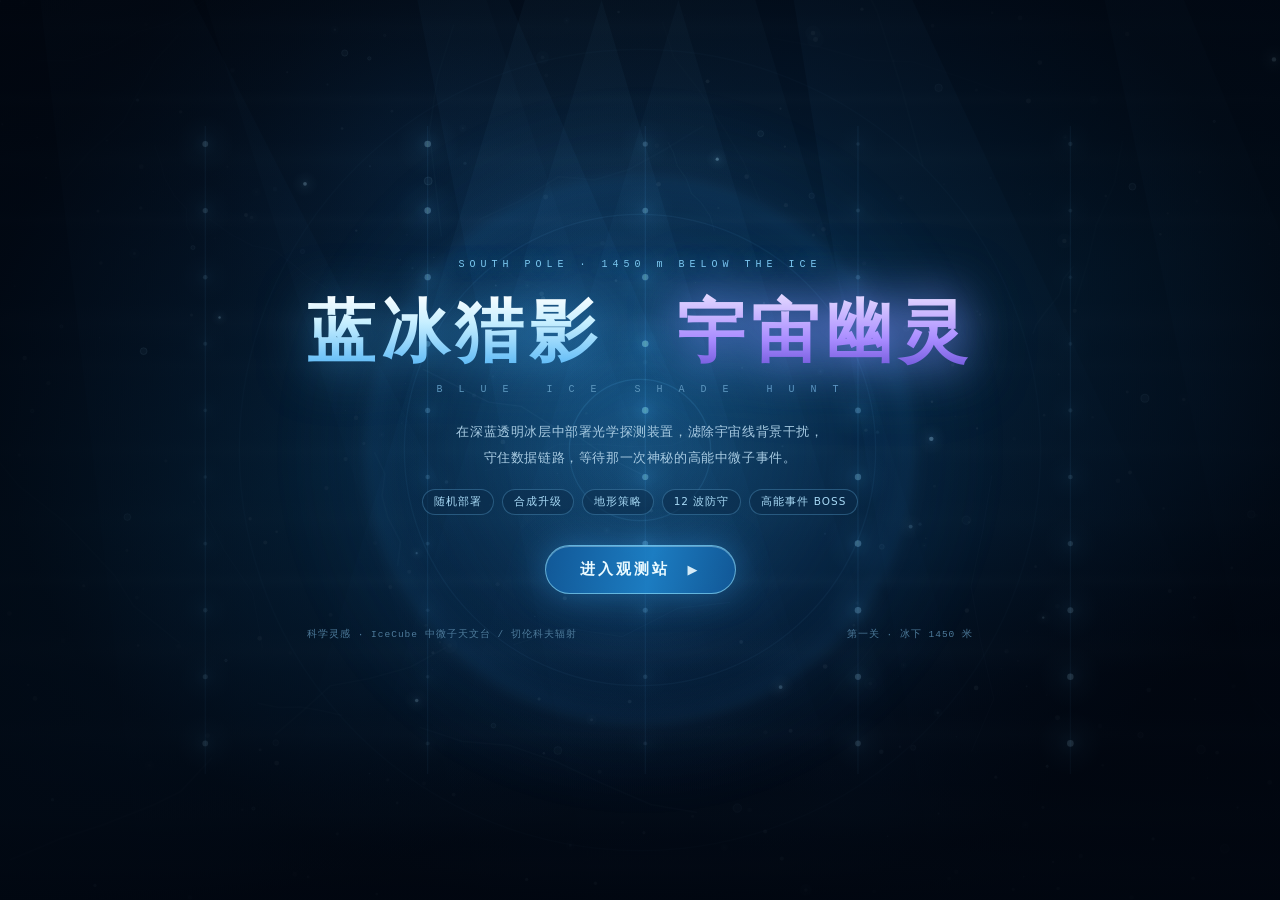
==== blue-ice/index.html @ aeffc0ba "feat(blue-ice): 蓝冰猎影 - 宇宙幽灵 第一关完整可玩版本 + 运行说明 + 测试证据" ====
<!DOCTYPE html>
<html lang="zh-CN">
<head>
<meta charset="UTF-8">
<meta name="viewport" content="width=device-width, initial-scale=1.0, maximum-scale=1.0, user-scalable=no, viewport-fit=cover">
<meta name="theme-color" content="#030c1b">
<meta name="description" content="蓝冰猎影：宇宙幽灵 — 南极冰下中微子观测站科幻塔防小游戏">
<link rel="icon" type="image/svg+xml" href="data:image/svg+xml,%3Csvg xmlns='http://www.w3.org/2000/svg' viewBox='0 0 64 64'%3E%3Cdefs%3E%3CradialGradient id='g'%3E%3Cstop offset='0' stop-color='%23e6fbff'/%3E%3Cstop offset='.35' stop-color='%237fdcff'/%3E%3Cstop offset='1' stop-color='%23064a8c'/%3E%3C/radialGradient%3E%3C/defs%3E%3Crect width='64' height='64' rx='14' fill='%23030c1b'/%3E%3Ccircle cx='32' cy='32' r='15' fill='url(%23g)'/%3E%3Ccircle cx='32' cy='32' r='23' fill='none' stroke='%237fdcff' stroke-width='2' opacity='.6'/%3E%3C/svg%3E">
<title>蓝冰猎影：宇宙幽灵 · 第一关</title>
<link rel="stylesheet" href="css/style.css">
</head>
<body>
<div id="app">
  <canvas id="stage" aria-label="游戏战场"></canvas>

  <!-- ============ 顶部 HUD ============ -->
  <header id="hud" class="hidden">
    <div class="hud-brand">
      <span class="brand-mark"></span>
      <div class="brand-text">
        <b>蓝冰猎影</b>
        <small>ICE SHADE HUNT · 01</small>
      </div>
    </div>
    <div class="hud-stats">
      <div class="stat stat-link">
        <span class="stat-label">数据链路</span>
        <div class="stat-value"><span id="valLink">100</span><i>%</i></div>
        <div class="bar"><span id="barLink"></span></div>
      </div>
      <div class="stat stat-energy">
        <span class="stat-label">光子预算</span>
        <div class="stat-value"><span class="photon-dot"></span><span id="valEnergy">0</span></div>
      </div>
      <div class="stat stat-wave">
        <span class="stat-label">背景干扰波次</span>
        <div class="stat-value"><span id="valWave">0</span><i>/ 12</i></div>
      </div>
      <div class="stat stat-score">
        <span class="stat-label">有效信号</span>
        <div class="stat-value"><span id="valScore">0</span></div>
      </div>
    </div>
    <div class="hud-actions">
      <button id="btnSound" class="icon-btn" title="音效开关" aria-label="音效开关">♪</button>
      <button id="btnSpeed" class="icon-btn" title="游戏速度" aria-label="游戏速度">1×</button>
      <button id="btnPause" class="icon-btn" title="暂停" aria-label="暂停">Ⅱ</button>
      <button id="btnHelp" class="icon-btn" title="玩法说明" aria-label="玩法说明">?</button>
    </div>
  </header>

  <!-- ============ 波次横幅 ============ -->
  <div id="waveBanner" class="hidden">
    <div class="wave-kicker" id="waveKicker">INCOMING</div>
    <div class="wave-title" id="waveTitle">WAVE 01</div>
    <div class="wave-sub" id="waveSub">大气 μ 子背景流</div>
  </div>

  <!-- ============ 中央提示 ============ -->
  <div id="toast" class="hidden"></div>

  <!-- ============ 选中装置信息卡 ============ -->
  <aside id="inspector" class="hidden">
    <button id="inspClose" class="insp-close" aria-label="关闭">×</button>
    <div class="insp-head">
      <span id="inspGlyph" class="insp-glyph"></span>
      <div><b id="inspName">—</b><small id="inspRole">—</small></div>
      <span id="inspLv" class="insp-lv">Lv.1</span>
    </div>
    <p id="inspDesc" class="insp-desc"></p>
    <div id="inspStats" class="insp-stats"></div>
    <div id="inspTerrain" class="insp-terrain"></div>
    <div class="insp-btns">
      <button id="btnMergeOne" class="mini-btn primary">一键合成</button>
      <button id="btnRecycle" class="mini-btn ghost">回收钻孔</button>
    </div>
    <div class="insp-tip">拖动装置到另一座<b>同种同级</b>装置可合成升级</div>
  </aside>

  <!-- ============ 底部操作栏 ============ -->
  <footer id="dock" class="hidden">
    <div class="dock-left">
      <div class="dock-hint" id="dockHint">点击冰层中的<b>空钻孔</b>部署探测装置</div>
      <div class="dock-legend" id="dockLegend"></div>
    </div>
    <div class="dock-center">
      <button id="btnAutoDeploy" class="action-btn deploy">
        <span class="ab-icon">＋</span>
        <span class="ab-text"><b>部署探测器</b><small id="deployCost">20 光子</small></span>
      </button>
      <button id="btnAutoMerge" class="action-btn merge">
        <span class="ab-icon">◇</span>
        <span class="ab-text"><b>一键合成</b><small id="mergeCount">无可用合成</small></span>
      </button>
    </div>
    <div class="dock-right">
      <button id="btnNextWave" class="action-btn next">
        <span class="ab-text"><b>立即开始</b><small id="nextWaveSub">准备中</small></span>
      </button>
    </div>
  </footer>

  <!-- ============ 开场界面 ============ -->
  <section id="titleScreen" class="overlay">
    <div class="title-aura"></div>
    <div class="title-inner">
      <div class="title-kicker">SOUTH POLE · 1450 m BELOW THE ICE</div>
      <h1 class="title-main">蓝冰猎影<span class="title-colon">：</span><em>宇宙幽灵</em></h1>
      <div class="title-en">B L U E &nbsp; I C E &nbsp; S H A D E &nbsp; H U N T</div>
      <p class="title-desc">在深蓝透明冰层中部署光学探测装置，滤除宇宙线背景干扰，<br>守住数据链路，等待那一次神秘的高能中微子事件。</p>
      <div class="title-chips">
        <span>随机部署</span><span>合成升级</span><span>地形策略</span><span>12 波防守</span><span>高能事件 BOSS</span>
      </div>
      <button id="btnStart" class="start-btn"><span>进入观测站</span><i>▶</i></button>
      <div class="title-foot">
        <span>科学灵感 · IceCube 中微子天文台 / 切伦科夫辐射</span>
        <span>第一关 · 冰下 1450 米</span>
      </div>
    </div>
  </section>

  <!-- ============ 教程卡片 ============ -->
  <section id="tutorial" class="overlay soft hidden">
    <div class="panel tut-panel">
      <div class="panel-kicker">OBSERVER BRIEFING / 观测简报</div>
      <h2>三步开始观测</h2>
      <div class="tut-steps">
        <div class="tut-step"><span class="tut-num">01</span><div><b>部署</b><p>点击发光的空钻孔（或使用「部署探测器」），随机获得一座光学装置。第一关只完成 <b>17 个钻孔</b>，位置有限，取舍很重要。</p></div></div>
        <div class="tut-step"><span class="tut-num">02</span><div><b>合成</b><p>两座<b>同种同级</b>装置可合成升为 Lv.2 → Lv.5，威力与光效大幅增强。钻孔占满时，点选装置「回收钻孔」可腾出位置。</p></div></div>
        <div class="tut-step"><span class="tut-num">03</span><div><b>守住 12 波</b><p>干扰粒子沿裂隙涌向数据链路。纯净冰增伤、共振冰增速、气泡层增程。最后一波是「宇宙幽灵」。</p></div></div>
      </div>
      <button id="btnTutOk" class="start-btn small"><span>开始观测</span><i>▶</i></button>
    </div>
  </section>

  <!-- ============ 帮助面板 ============ -->
  <section id="helpPanel" class="overlay soft hidden">
    <div class="panel">
      <button class="panel-close" id="btnHelpClose" aria-label="关闭">×</button>
      <div class="panel-kicker">FIELD MANUAL / 装置手册</div>
      <h2>装置与地形</h2>
      <div id="helpTowers" class="help-grid"></div>
      <h3>冰层地形</h3>
      <div class="help-terrain">
        <div><i class="tt pure"></i><b>纯净深冰</b><span>光衰减小 · 伤害 +25%</span></div>
        <div><i class="tt resonant"></i><b>共振冰</b><span>触发频率 · 攻速 +30%</span></div>
        <div><i class="tt bubble"></i><b>气泡层</b><span>散射延展 · 射程 +35%</span></div>
      </div>
      <p class="help-note"><b style="color:#b9ecff">亮色钻孔</b>为本关可用位置（共 17 个），暗色冰层尚未钻探；每累计部署 5 次，成本 +5 光子（按钮实时显示），所以「铺开还是合成」始终是要算的账。真实 IceCube 用热水钻在冰下 1450–2450 米布置光学模块，通过捕捉切伦科夫蓝光的到达时间重建中微子方向。本作把「过滤宇宙线背景、捕捉稀有事件」艺术化为塔防。</p>
    </div>
  </section>

  <!-- ============ 结算面板 ============ -->
  <section id="resultScreen" class="overlay soft hidden">
    <div class="panel result-panel">
      <div class="result-glow"></div>
      <div class="panel-kicker" id="resKicker">OBSERVATION COMPLETE</div>
      <h2 id="resTitle">高能中微子事件 · 捕获成功</h2>
      <p id="resDesc" class="res-desc"></p>
      <div id="resStars" class="res-stars"></div>
      <div id="resStats" class="res-stats"></div>
      <div id="resScience" class="res-science"></div>
      <div class="res-btns">
        <button id="btnReplay" class="start-btn small"><span>再次观测</span><i>↻</i></button>
      </div>
    </div>
  </section>

  <!-- ============ 暂停遮罩 ============ -->
  <div id="pauseVeil" class="hidden"><div>观测暂停<small>点击继续</small></div></div>

  <!-- ============ 全屏闪光层 ============ -->
  <div id="flash"></div>
</div>

<script src="js/audio.js"></script>
<script src="js/render.js"></script>
<script src="js/game.js"></script>
</body>
</html>
---- blue-ice/css/style.css ----
/* ===========================================================
   蓝冰猎影：宇宙幽灵  —  UI 样式
   纯 CSS，无外部字体/图片依赖
   =========================================================== */
:root{
  --bg0:#020814; --bg1:#04162c; --bg2:#072a48;
  --ice:#7fdcff; --ice2:#39a9ff; --ice3:#0d6bc4;
  --glow:#b9efff; --violet:#a99bff; --warn:#ff7896;
  --txt:#dcefff; --mut:#88afc9; --dim:#587d99;
  --glass:rgba(6,24,45,.72);
  --line:rgba(125,205,255,.22);
  --line2:rgba(125,205,255,.42);
  --shadow:0 18px 60px rgba(0,0,0,.55);
  --mono:ui-monospace,"SFMono-Regular",Consolas,"Liberation Mono",monospace;
  --sans:"PingFang SC","Microsoft YaHei","Hiragino Sans GB","Noto Sans CJK SC",system-ui,-apple-system,sans-serif;
}
*{box-sizing:border-box;-webkit-tap-highlight-color:transparent}
html,body{margin:0;padding:0;height:100%;overflow:hidden;background:var(--bg0);}
body{font-family:var(--sans);color:var(--txt);user-select:none;-webkit-user-select:none;touch-action:none;}
button{font-family:inherit;color:inherit;cursor:pointer;border:0;background:none;outline:none}
button:active{transform:translateY(1px)}
.hidden{display:none !important}

#app{position:fixed;inset:0;overflow:hidden;background:radial-gradient(ellipse at 50% 30%,#0a2a4a 0%,#041326 55%,#01060f 100%);}
#stage{position:absolute;inset:0;width:100%;height:100%;display:block;touch-action:none}

/* 全屏闪光（切伦科夫高潮 / 受击） */
#flash{position:absolute;inset:0;pointer-events:none;opacity:0;z-index:60;
  background:radial-gradient(circle at 50% 50%,rgba(200,244,255,.95),rgba(74,178,255,.5) 35%,rgba(20,90,180,0) 72%);}
#flash.hit{background:radial-gradient(circle at 88% 50%,rgba(255,110,140,.55),rgba(120,20,60,0) 65%)}

/* ---------------- 顶部 HUD ---------------- */
#hud{position:absolute;top:0;left:0;right:0;z-index:20;display:flex;align-items:center;gap:18px;
  padding:10px 18px;background:linear-gradient(180deg,rgba(2,10,22,.94),rgba(3,14,28,.68) 72%,transparent);
  border-bottom:1px solid rgba(120,200,255,.10);}
.hud-brand{display:flex;align-items:center;gap:10px;min-width:150px}
.brand-mark{width:26px;height:26px;border-radius:50%;position:relative;flex:none;
  background:radial-gradient(circle at 35% 32%,#e6fbff,#63c8ff 32%,#0a4f9e 70%,#05203f);
  box-shadow:0 0 18px rgba(90,200,255,.75),inset 0 0 8px rgba(255,255,255,.6)}
.brand-mark:after{content:"";position:absolute;inset:-6px;border:1px solid rgba(120,215,255,.45);border-radius:50%;
  border-left-color:transparent;border-bottom-color:transparent;animation:spin 7s linear infinite}
@keyframes spin{to{transform:rotate(360deg)}}
.brand-text b{display:block;font-size:15px;letter-spacing:2px;font-weight:700;
  background:linear-gradient(90deg,#e6faff,#7ccfff);-webkit-background-clip:text;background-clip:text;color:transparent}
.brand-text small{display:block;font:9px/1.4 var(--mono);letter-spacing:1.6px;color:var(--dim);margin-top:2px}

.hud-stats{display:flex;gap:8px;flex:1;justify-content:center;flex-wrap:wrap}
.stat{min-width:104px;padding:6px 12px 7px;border:1px solid var(--line);border-radius:9px;
  background:linear-gradient(160deg,rgba(12,42,72,.78),rgba(5,20,38,.65));
  box-shadow:inset 0 1px 0 rgba(180,235,255,.10);position:relative;overflow:hidden}
.stat:before{content:"";position:absolute;top:0;left:0;width:26px;height:1px;background:var(--ice);opacity:.7}
.stat-label{display:block;font-size:9.5px;letter-spacing:1.3px;color:var(--mut)}
.stat-value{font:700 20px/1.25 var(--mono);color:#e8faff;display:flex;align-items:baseline;gap:3px;
  text-shadow:0 0 14px rgba(90,200,255,.45)}
.stat-value i{font:10px var(--mono);color:var(--dim);font-style:normal}
.stat-energy .stat-value{color:#a8e9ff}
.photon-dot{width:9px;height:9px;border-radius:50%;background:#7fe4ff;display:inline-block;margin-right:5px;
  box-shadow:0 0 10px #6fd8ff,0 0 20px #2aa6ff;animation:pulse 2s ease-in-out infinite}
@keyframes pulse{50%{opacity:.55;transform:scale(.8)}}
.bar{height:3px;border-radius:3px;background:rgba(120,190,240,.16);margin-top:5px;overflow:hidden}
.bar span{display:block;height:100%;width:100%;border-radius:3px;
  background:linear-gradient(90deg,#2b83e8,#7fe4ff);box-shadow:0 0 8px #56c6ff;transition:width .35s}
.stat-link.low .bar span{background:linear-gradient(90deg,#e0446c,#ff90a8);box-shadow:0 0 8px #ff5f83}
.stat-link.low .stat-value{color:#ffb6c6}

.hud-actions{display:flex;gap:6px;min-width:150px;justify-content:flex-end}
.icon-btn{width:32px;height:32px;border:1px solid var(--line);border-radius:8px;font:12px var(--mono);
  background:rgba(9,32,56,.7);color:var(--ice);transition:.18s}
.icon-btn:hover{border-color:var(--line2);background:rgba(20,66,105,.8);box-shadow:0 0 14px rgba(80,190,255,.25)}
.icon-btn.off{color:var(--dim);opacity:.6}

/* ---------------- 波次横幅 ---------------- */
#waveBanner{position:absolute;top:23%;left:0;right:0;z-index:25;text-align:center;pointer-events:none;
  animation:bannerIn 2.6s ease-out forwards}
@keyframes bannerIn{0%{opacity:0;transform:translateY(18px) scale(.94)}
  15%{opacity:1;transform:none}72%{opacity:1}100%{opacity:0;transform:translateY(-14px) scale(1.03)}}
.wave-kicker{font:10px var(--mono);letter-spacing:6px;color:#8fd8ff;text-shadow:0 0 12px #3aa8ff}
.wave-title{font:800 clamp(30px,5.4vw,58px)/1.1 var(--mono);letter-spacing:5px;margin:6px 0;
  background:linear-gradient(90deg,#e9fbff,#66c9ff 50%,#e9fbff);-webkit-background-clip:text;background-clip:text;color:transparent;
  filter:drop-shadow(0 0 22px rgba(80,190,255,.6))}
.wave-sub{font-size:13px;letter-spacing:3px;color:#bfe7ff}
#waveBanner.boss .wave-kicker{color:#c9b8ff;text-shadow:0 0 14px #8a6cff}
#waveBanner.boss .wave-title{background:linear-gradient(90deg,#f0e9ff,#a98cff 50%,#f0e9ff);-webkit-background-clip:text;background-clip:text;
  filter:drop-shadow(0 0 26px rgba(160,120,255,.8))}

/* ---------------- Toast ---------------- */
#toast{position:absolute;top:15%;left:50%;transform:translateX(-50%);z-index:30;pointer-events:none;
  padding:8px 20px;border:1px solid var(--line2);border-radius:30px;background:rgba(6,26,48,.9);
  font-size:12.5px;letter-spacing:1px;color:#d9f3ff;box-shadow:0 0 24px rgba(60,170,255,.3);
  animation:toastIn 2.2s ease-out forwards;white-space:nowrap}
@keyframes toastIn{0%{opacity:0;transform:translate(-50%,-10px)}12%{opacity:1;transform:translate(-50%,0)}
  78%{opacity:1}100%{opacity:0;transform:translate(-50%,-8px)}}

/* ---------------- 选中装置信息卡 ---------------- */
#inspector{position:absolute;right:16px;top:96px;z-index:22;width:230px;padding:16px;
  border:1px solid var(--line2);border-radius:14px;background:var(--glass);backdrop-filter:blur(14px);
  box-shadow:var(--shadow),0 0 28px rgba(60,170,255,.16);animation:slideIn .25s ease-out}
@keyframes slideIn{from{opacity:0;transform:translateX(16px)}to{opacity:1;transform:none}}
.insp-close{position:absolute;right:9px;top:7px;font-size:20px;color:var(--dim);line-height:1}
.insp-head{display:flex;align-items:center;gap:10px}
.insp-glyph{width:38px;height:38px;border-radius:10px;flex:none;display:grid;place-items:center;font-size:19px;
  border:1px solid var(--line2);background:radial-gradient(circle at 40% 35%,rgba(120,220,255,.35),rgba(8,40,70,.8));
  box-shadow:0 0 16px rgba(80,190,255,.35)}
.insp-head b{display:block;font-size:14px;letter-spacing:1px}
.insp-head small{display:block;font:9px var(--mono);color:var(--dim);letter-spacing:.6px;margin-top:2px}
.insp-lv{margin-left:auto;font:700 12px var(--mono);color:#8fe4ff;border:1px solid var(--line2);
  padding:3px 6px;border-radius:5px;background:rgba(30,110,180,.22)}
.insp-desc{font-size:11.5px;line-height:1.7;color:var(--mut);margin:12px 0 10px}
.insp-stats{display:grid;grid-template-columns:1fr 1fr;gap:6px;margin-bottom:10px}
.insp-stats div{border:1px solid rgba(125,205,255,.14);border-radius:7px;padding:6px 8px;background:rgba(8,32,56,.5)}
.insp-stats span{display:block;font-size:9px;color:var(--dim);letter-spacing:.8px}
.insp-stats b{font:600 13px var(--mono);color:#cdefff}
.insp-terrain{font-size:10.5px;color:#9fdcff;padding:7px 9px;border-radius:7px;
  background:rgba(30,110,180,.16);border-left:2px solid var(--ice2);margin-bottom:10px}
.insp-btns{display:flex;gap:7px}
.mini-btn{flex:1;padding:8px 4px;border-radius:7px;font-size:11px;letter-spacing:.6px;transition:.18s}
.mini-btn.primary{border:1px solid rgba(120,220,255,.5);background:linear-gradient(160deg,rgba(30,120,200,.6),rgba(12,60,110,.6));color:#e6faff}
.mini-btn.ghost{border:1px solid var(--line);color:var(--mut);background:rgba(10,36,62,.5)}
.mini-btn:hover{box-shadow:0 0 14px rgba(80,190,255,.3)}
.mini-btn:disabled{opacity:.35;cursor:not-allowed;box-shadow:none}
.insp-tip{font-size:9.5px;color:var(--dim);margin-top:10px;line-height:1.6}
.insp-tip b{color:#9fdcff}

/* ---------------- 底部操作栏 ---------------- */
#dock{position:absolute;left:0;right:0;bottom:0;z-index:20;display:flex;align-items:flex-end;gap:14px;
  padding:12px 18px 16px;background:linear-gradient(0deg,rgba(2,10,22,.95),rgba(3,14,28,.55) 70%,transparent)}
.dock-left{flex:1;min-width:0}
.dock-hint{font-size:11px;color:var(--mut);letter-spacing:.5px;line-height:1.5}
.dock-hint b{color:#a9e6ff}
.dock-legend{display:flex;gap:10px;flex-wrap:wrap;margin-top:7px}
.lg{display:flex;align-items:center;gap:4px;font-size:9.5px;color:var(--dim)}
.lg i{width:8px;height:8px;border-radius:50%;display:inline-block}
.lg i.pure{background:#7fe4ff;box-shadow:0 0 8px #7fe4ff}
.lg i.resonant{background:#b69bff;box-shadow:0 0 8px #b69bff}
.lg i.bubble{background:#8fd8c8;box-shadow:0 0 8px #8fd8c8}
.dock-center{display:flex;gap:9px}
.action-btn{display:flex;align-items:center;gap:9px;padding:9px 15px;border-radius:11px;border:1px solid var(--line2);
  background:linear-gradient(160deg,rgba(16,58,98,.92),rgba(6,26,48,.92));transition:.18s;
  box-shadow:inset 0 1px 0 rgba(180,235,255,.13),0 6px 22px rgba(0,0,0,.35);min-width:132px}
.action-btn:hover{border-color:rgba(150,225,255,.7);box-shadow:0 0 22px rgba(70,180,255,.35),inset 0 1px 0 rgba(180,235,255,.2)}
.action-btn:disabled{opacity:.42;cursor:not-allowed;box-shadow:none;transform:none}
.ab-icon{font:20px var(--mono);color:#9be5ff;width:24px;text-align:center;text-shadow:0 0 12px #4bb8ff}
.ab-text b{display:block;font-size:12px;letter-spacing:1px;white-space:nowrap}
.ab-text small{display:block;font:9px var(--mono);color:var(--mut);margin-top:2px;white-space:nowrap}
.action-btn.deploy{background:linear-gradient(160deg,rgba(18,84,140,.95),rgba(7,38,72,.95));border-color:rgba(120,220,255,.55)}
.action-btn.merge .ab-icon{color:#c3b0ff;text-shadow:0 0 12px #9c7dff}
.action-btn.next{background:linear-gradient(160deg,rgba(12,50,88,.9),rgba(5,24,44,.9));min-width:116px;justify-content:center}
.action-btn.next.ready{animation:readyGlow 1.8s ease-in-out infinite}
@keyframes readyGlow{50%{box-shadow:0 0 26px rgba(90,210,255,.55),inset 0 1px 0 rgba(180,235,255,.2)}}
.dock-right{flex:1;display:flex;justify-content:flex-end}

/* ---------------- 遮罩 / 面板通用 ---------------- */
.overlay{position:absolute;inset:0;z-index:40;display:grid;place-items:center;padding:18px;
  background:radial-gradient(ellipse at 50% 45%,rgba(6,32,60,.72),rgba(1,6,15,.94) 75%)}
.overlay.soft{background:rgba(1,7,17,.74);backdrop-filter:blur(8px)}
.panel{position:relative;width:min(560px,94vw);max-height:88vh;overflow:auto;padding:28px 30px;
  border:1px solid var(--line2);border-radius:18px;
  background:linear-gradient(155deg,rgba(10,38,68,.96),rgba(3,16,32,.97));
  box-shadow:var(--shadow),0 0 60px rgba(40,140,230,.18);animation:panelIn .35s cubic-bezier(.2,.9,.25,1)}
@keyframes panelIn{from{opacity:0;transform:translateY(20px) scale(.97)}to{opacity:1;transform:none}}
.panel:before{content:"";position:absolute;inset:0;border-radius:18px;pointer-events:none;
  background:linear-gradient(120deg,rgba(140,225,255,.06),transparent 40%)}
.panel-close{position:absolute;right:14px;top:10px;font-size:24px;color:var(--dim);z-index:2}
.panel-kicker{font:10px var(--mono);letter-spacing:4px;color:#78c9f5;text-shadow:0 0 12px rgba(70,180,255,.5)}
.panel h2{font-size:23px;letter-spacing:2px;margin:10px 0 14px;font-weight:700;
  background:linear-gradient(90deg,#eafaff,#77cdff);-webkit-background-clip:text;background-clip:text;color:transparent}
.panel h3{font-size:13px;letter-spacing:1.5px;color:#b6e2ff;margin:20px 0 10px}

/* ---------------- 开场标题 ---------------- */
#titleScreen{background:radial-gradient(ellipse at 50% 42%,rgba(6,32,60,.40),rgba(1,6,15,.80) 72%)}
.title-aura{position:absolute;width:min(78vw,760px);aspect-ratio:1;border-radius:50%;pointer-events:none;
  background:radial-gradient(circle,rgba(55,160,235,.24) 0%,rgba(30,110,190,.10) 38%,transparent 68%);
  filter:blur(6px);animation:aura 9s ease-in-out infinite}
@keyframes aura{50%{transform:scale(1.12);opacity:.72}}
.title-aura:after{content:"";position:absolute;inset:14%;border-radius:50%;border:1px solid rgba(120,210,255,.14);
  box-shadow:0 0 60px rgba(60,160,240,.15) inset}
.title-inner{position:relative;text-align:center;z-index:2;max-width:720px}
.title-kicker{font:10px var(--mono);letter-spacing:5px;color:#7cc8f0;margin-bottom:22px;
  text-shadow:0 0 16px rgba(70,180,255,.6)}
.title-main{font-size:clamp(34px,6.6vw,68px);letter-spacing:6px;line-height:1.18;margin:0;font-weight:800;
  background:linear-gradient(180deg,#ffffff 0%,#c7efff 38%,#4fb2f5 100%);
  -webkit-background-clip:text;background-clip:text;color:transparent;
  filter:drop-shadow(0 4px 26px rgba(70,180,255,.55))}
.title-main em{font-style:normal;background:linear-gradient(180deg,#e6dcff,#a98cff 60%,#6d55d8);
  -webkit-background-clip:text;background-clip:text;color:transparent;filter:drop-shadow(0 0 24px rgba(160,120,255,.6))}
.title-colon{opacity:.55}
.title-en{font:10px var(--mono);letter-spacing:5px;color:#5d95bb;margin-top:12px}
.title-desc{font-size:13px;line-height:2;color:#a8cbe2;margin:24px 0 18px;letter-spacing:.6px}
.title-chips{display:flex;gap:8px;justify-content:center;flex-wrap:wrap;margin-bottom:30px}
.title-chips span{font-size:10.5px;letter-spacing:1px;padding:5px 11px;border:1px solid rgba(120,205,255,.28);
  border-radius:20px;color:#a7d9f5;background:rgba(12,44,76,.55)}
.start-btn{display:inline-flex;align-items:center;gap:18px;padding:14px 34px;border-radius:40px;
  font-size:15px;letter-spacing:3px;font-weight:700;color:#eafaff;position:relative;overflow:hidden;
  border:1px solid rgba(150,230,255,.6);
  background:linear-gradient(100deg,rgba(18,92,158,.9),rgba(30,132,204,.9) 55%,rgba(18,92,158,.9));
  box-shadow:0 0 34px rgba(60,170,255,.4),inset 0 1px 0 rgba(220,250,255,.35);transition:.2s}
.start-btn:before{content:"";position:absolute;top:0;left:-60%;width:35%;height:100%;
  background:linear-gradient(90deg,transparent,rgba(220,250,255,.35),transparent);transform:skewX(-20deg);
  animation:sheen 3.4s ease-in-out infinite}
@keyframes sheen{0%,60%{left:-60%}100%{left:130%}}
.start-btn:hover{box-shadow:0 0 48px rgba(90,200,255,.65),inset 0 1px 0 rgba(220,250,255,.5);transform:translateY(-2px)}
.start-btn i{font-style:normal;font-size:13px;opacity:.9}
.start-btn.small{padding:11px 26px;font-size:13px;letter-spacing:2px;margin-top:20px}
.title-foot{display:flex;justify-content:space-between;gap:12px;margin-top:34px;font:9.5px var(--mono);
  letter-spacing:1px;color:#4d7a9a;flex-wrap:wrap}

/* ---------------- 教程 ---------------- */
.tut-panel{width:min(520px,94vw)}
.tut-steps{display:flex;flex-direction:column;gap:14px;margin-top:8px}
.tut-step{display:flex;gap:14px;align-items:flex-start;padding:12px 14px;border-radius:11px;
  border:1px solid rgba(125,205,255,.16);background:rgba(9,34,60,.55)}
.tut-num{font:700 20px var(--mono);color:#5fc4ff;text-shadow:0 0 14px rgba(70,180,255,.6);flex:none}
.tut-step b{font-size:13px;letter-spacing:1.5px;color:#d7f2ff}
.tut-step p{margin:5px 0 0;font-size:11.5px;line-height:1.75;color:var(--mut)}
.tut-step p b{font-size:11.5px;color:#9fe2ff;letter-spacing:0}

/* ---------------- 帮助 ---------------- */
.help-grid{display:grid;grid-template-columns:1fr 1fr;gap:9px}
.help-grid>div{display:flex;gap:9px;padding:10px;border-radius:9px;border:1px solid rgba(125,205,255,.15);
  background:rgba(9,34,60,.5)}
.hg-icon{width:30px;height:30px;flex:none;display:grid;place-items:center;border-radius:8px;font-size:15px;
  border:1px solid var(--line2);background:radial-gradient(circle at 40% 35%,rgba(120,220,255,.3),rgba(8,40,70,.8))}
.help-grid b{display:block;font-size:11.5px;color:#d7f2ff}
.help-grid small{display:block;font-size:9.5px;line-height:1.5;color:var(--mut);margin-top:3px}
.help-terrain{display:grid;grid-template-columns:repeat(3,1fr);gap:8px}
.help-terrain>div{padding:10px;border-radius:9px;border:1px solid rgba(125,205,255,.15);background:rgba(9,34,60,.5);text-align:center}
.help-terrain i{display:block;width:16px;height:16px;border-radius:50%;margin:0 auto 8px}
.help-terrain i.pure{background:#7fe4ff;box-shadow:0 0 12px #7fe4ff}
.help-terrain i.resonant{background:#b69bff;box-shadow:0 0 12px #b69bff}
.help-terrain i.bubble{background:#8fd8c8;box-shadow:0 0 12px #8fd8c8}
.help-terrain b{display:block;font-size:11px;color:#d7f2ff}
.help-terrain span{display:block;font-size:9px;color:var(--mut);margin-top:4px}
.help-note{font-size:10.5px;line-height:1.8;color:var(--dim);border-top:1px solid rgba(125,205,255,.14);
  padding-top:14px;margin:20px 0 0}

/* ---------------- 结算 ---------------- */
.result-panel{text-align:center;overflow:hidden}
.result-glow{position:absolute;top:-140px;left:50%;transform:translateX(-50%);width:520px;height:380px;
  border-radius:50%;pointer-events:none;background:radial-gradient(circle,rgba(110,215,255,.44),rgba(40,140,230,.12) 45%,transparent 70%);filter:blur(14px)}
.result-panel.lose .result-glow{background:radial-gradient(circle,rgba(255,90,130,.24),transparent 68%)}
.result-panel.lose .panel-kicker{color:#ff9ab0}
.result-panel.lose h2{background:linear-gradient(90deg,#ffdce5,#ff87a5);-webkit-background-clip:text;background-clip:text}
.res-desc{font-size:12px;line-height:1.9;color:var(--mut);margin:0 0 16px}
.res-stars{font-size:30px;letter-spacing:10px;margin:6px 0 18px;color:#ffd98a;text-shadow:0 0 20px rgba(255,200,100,.6);height:38px}
.res-stars .off{color:rgba(140,180,210,.22);text-shadow:none}
.res-stats{display:grid;grid-template-columns:repeat(4,1fr);gap:8px;margin-bottom:16px}
.res-stats div{padding:11px 4px;border-radius:9px;border:1px solid rgba(125,205,255,.17);background:rgba(9,34,60,.55)}
.res-stats span{display:block;font-size:9px;color:var(--dim);letter-spacing:.7px}
.res-stats b{display:block;font:700 17px var(--mono);color:#d5f2ff;margin-top:4px}
.res-science{text-align:left;padding:12px 15px;border-radius:10px;border-left:2px solid var(--ice2);
  background:rgba(18,70,120,.25);font-size:10.5px;line-height:1.85;color:#a9d5ee}
.res-science b{color:#b9ecff;letter-spacing:1px}
.res-btns{margin-top:18px}

/* ---------------- 暂停 ---------------- */
#pauseVeil{position:absolute;inset:0;z-index:35;display:grid;place-items:center;background:rgba(2,10,22,.6);
  backdrop-filter:blur(4px);font-size:26px;letter-spacing:8px;color:#cdefff;text-align:center}
#pauseVeil small{display:block;font-size:11px;letter-spacing:2px;color:var(--mut);margin-top:12px}

/* ===========================================================
   响应式：窄屏 / 手机竖屏
   =========================================================== */
@media (max-width:820px){
  #hud{padding:7px 10px;gap:8px;flex-wrap:wrap}
  .hud-brand{min-width:auto}
  .brand-text b{font-size:12px;letter-spacing:1px}
  .brand-text small{display:none}
  .brand-mark{width:20px;height:20px}
  .hud-stats{order:3;width:100%;flex:1 0 100%;gap:5px;justify-content:space-between}
  .stat{min-width:0;flex:1;padding:4px 7px 5px}
  .stat-label{font-size:8px;letter-spacing:.4px}
  .stat-value{font-size:15px}
  .stat-score{display:none}
  .hud-actions{min-width:auto;gap:4px}
  .icon-btn{width:28px;height:28px;font-size:11px}
  #inspector{right:8px;top:auto;bottom:112px;width:min(230px,62vw);padding:12px}
  #dock{padding:8px 10px 10px;gap:8px;flex-wrap:wrap}
  .dock-left{order:2;flex:1 0 100%}
  .dock-hint{font-size:10px}
  .dock-legend{display:none}
  .dock-center{order:1;flex:1;gap:6px}
  .action-btn{min-width:0;flex:1;padding:8px 9px;gap:6px;justify-content:center}
  .action-btn.next{min-width:0;flex:none;padding:8px 11px}
  .ab-icon{font-size:17px;width:18px}
  .ab-text b{font-size:11px;letter-spacing:.4px}
  .ab-text small{font-size:8px}
  .dock-right{order:1;flex:none}
  .panel{padding:22px 18px}
  .panel h2{font-size:19px}
  .help-grid{grid-template-columns:1fr}
  .res-stats{grid-template-columns:repeat(2,1fr)}
  .title-desc{font-size:11.5px;line-height:1.9}
  .title-chips{gap:5px;margin-bottom:22px}
  .title-chips span{font-size:9px;padding:4px 8px}
  .title-foot{justify-content:center;margin-top:24px}
  .start-btn{padding:12px 26px;font-size:13px}
}
@media (max-height:520px){
  #hud{padding:5px 10px}
  .hud-stats{display:none}
  #dock{padding:6px 10px}
  .dock-left{display:none}
  #inspector{top:60px;bottom:auto}
  .title-desc{margin:12px 0}
  .title-kicker{margin-bottom:10px}
  .title-chips{margin-bottom:14px}
  .title-foot{margin-top:16px}
  .panel{padding:16px 20px;max-height:94vh}
  .tut-steps{gap:7px}
  .tut-step{padding:8px 11px}
}
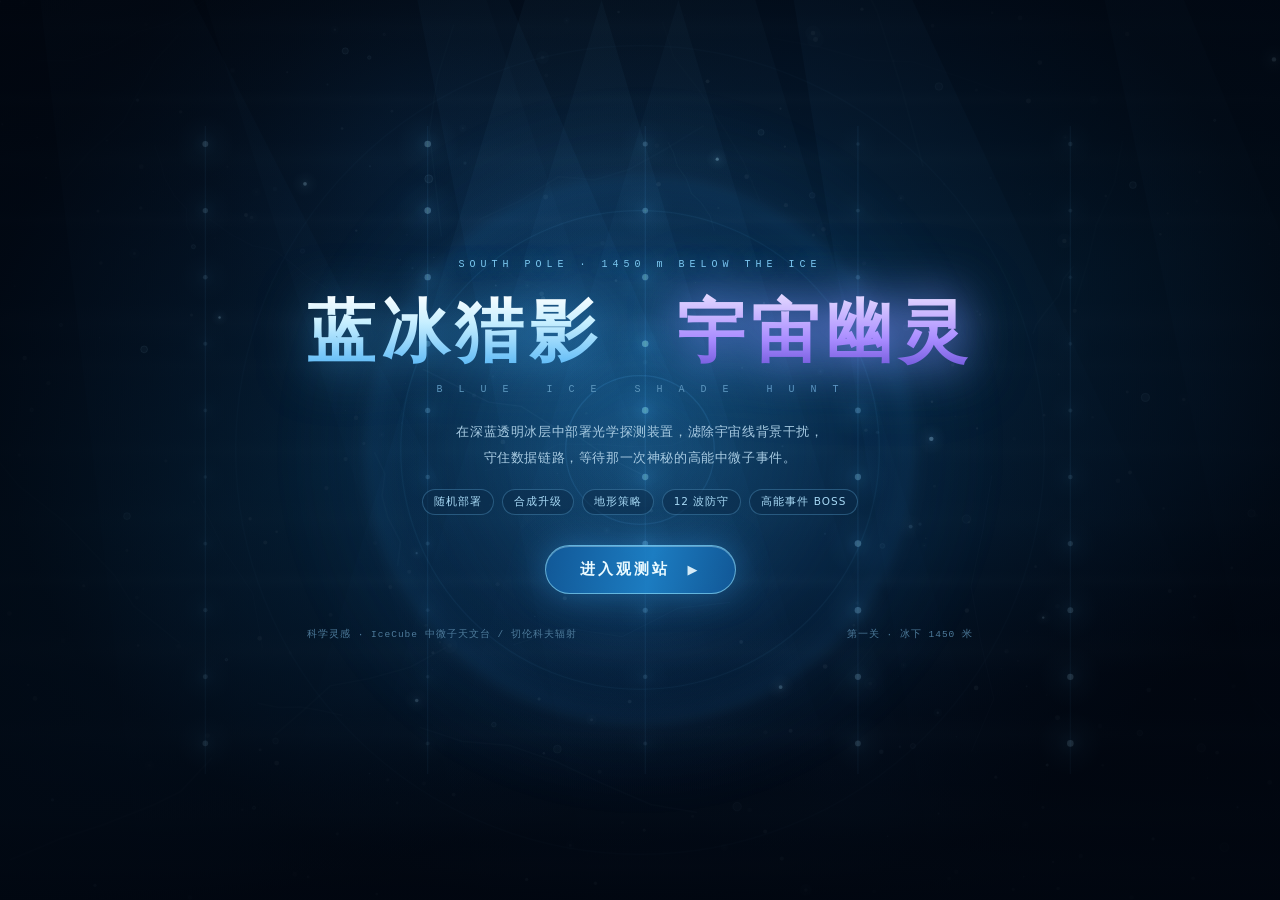
==== commit 48462363: "fix(balance): 修复难度曲线二元化 —— 中后期逐波掉血，BOSS 不再一次清零 根因（固定 10 种子实测，非估算）： - 前 11 波干扰最深只穿透到路径 16%–56%，一条都到不了" ====
--- a/blue-ice/index.html
+++ b/blue-ice/index.html
@@ -146,7 +146,7 @@
         <div><i class="tt resonant"></i><b>共振冰</b><span>触发频率 · 攻速 +30%</span></div>
         <div><i class="tt bubble"></i><b>气泡层</b><span>散射延展 · 射程 +35%</span></div>
       </div>
-      <p class="help-note"><b style="color:#b9ecff">亮色钻孔</b>为本关可用位置（共 17 个），暗色冰层尚未钻探；每累计部署 5 次，成本 +5 光子（按钮实时显示），所以「铺开还是合成」始终是要算的账。真实 IceCube 用热水钻在冰下 1450–2450 米布置光学模块，通过捕捉切伦科夫蓝光的到达时间重建中微子方向。本作把「过滤宇宙线背景、捕捉稀有事件」艺术化为塔防。</p>
+      <p class="help-note"><b style="color:#b9ecff">亮色钻孔</b>为本关可用位置（共 17 个），暗色冰层尚未钻探；每累计部署 5 次，成本 +5 光子（按钮实时显示），所以「铺开还是合成」始终是要算的账。<b style="color:#ffb3c6">链路生命值</b>：普通干扰抵达链路按类型扣 2%–9%；宇宙幽灵每次穿透扣 38%，随后被弹回注入口重新进入——它不会一次清空链路，但连续失守就会被慢慢抽干。真实 IceCube 用热水钻在冰下 1450–2450 米布置光学模块，通过捕捉切伦科夫蓝光的到达时间重建中微子方向。本作把「过滤宇宙线背景、捕捉稀有事件」艺术化为塔防。</p>
     </div>
   </section>
 
--- a/blue-ice/css/style.css
+++ b/blue-ice/css/style.css
@@ -240,15 +240,15 @@
 .result-panel.lose .result-glow{background:radial-gradient(circle,rgba(255,90,130,.24),transparent 68%)}
 .result-panel.lose .panel-kicker{color:#ff9ab0}
 .result-panel.lose h2{background:linear-gradient(90deg,#ffdce5,#ff87a5);-webkit-background-clip:text;background-clip:text}
-.res-desc{font-size:12px;line-height:1.9;color:var(--mut);margin:0 0 16px}
+.res-desc{font-size:12.5px;line-height:1.9;color:#a9cbe3;margin:0 0 16px}
 .res-stars{font-size:30px;letter-spacing:10px;margin:6px 0 18px;color:#ffd98a;text-shadow:0 0 20px rgba(255,200,100,.6);height:38px}
 .res-stars .off{color:rgba(140,180,210,.22);text-shadow:none}
 .res-stats{display:grid;grid-template-columns:repeat(4,1fr);gap:8px;margin-bottom:16px}
 .res-stats div{padding:11px 4px;border-radius:9px;border:1px solid rgba(125,205,255,.17);background:rgba(9,34,60,.55)}
-.res-stats span{display:block;font-size:9px;color:var(--dim);letter-spacing:.7px}
+.res-stats span{display:block;font-size:10px;color:#9dc3dc;letter-spacing:.7px}
 .res-stats b{display:block;font:700 17px var(--mono);color:#d5f2ff;margin-top:4px}
 .res-science{text-align:left;padding:12px 15px;border-radius:10px;border-left:2px solid var(--ice2);
-  background:rgba(18,70,120,.25);font-size:10.5px;line-height:1.85;color:#a9d5ee}
+  background:rgba(18,70,120,.25);font-size:11.5px;line-height:1.85;color:#c2e2f5}
 .res-science b{color:#b9ecff;letter-spacing:1px}
 .res-btns{margin-top:18px}
 
